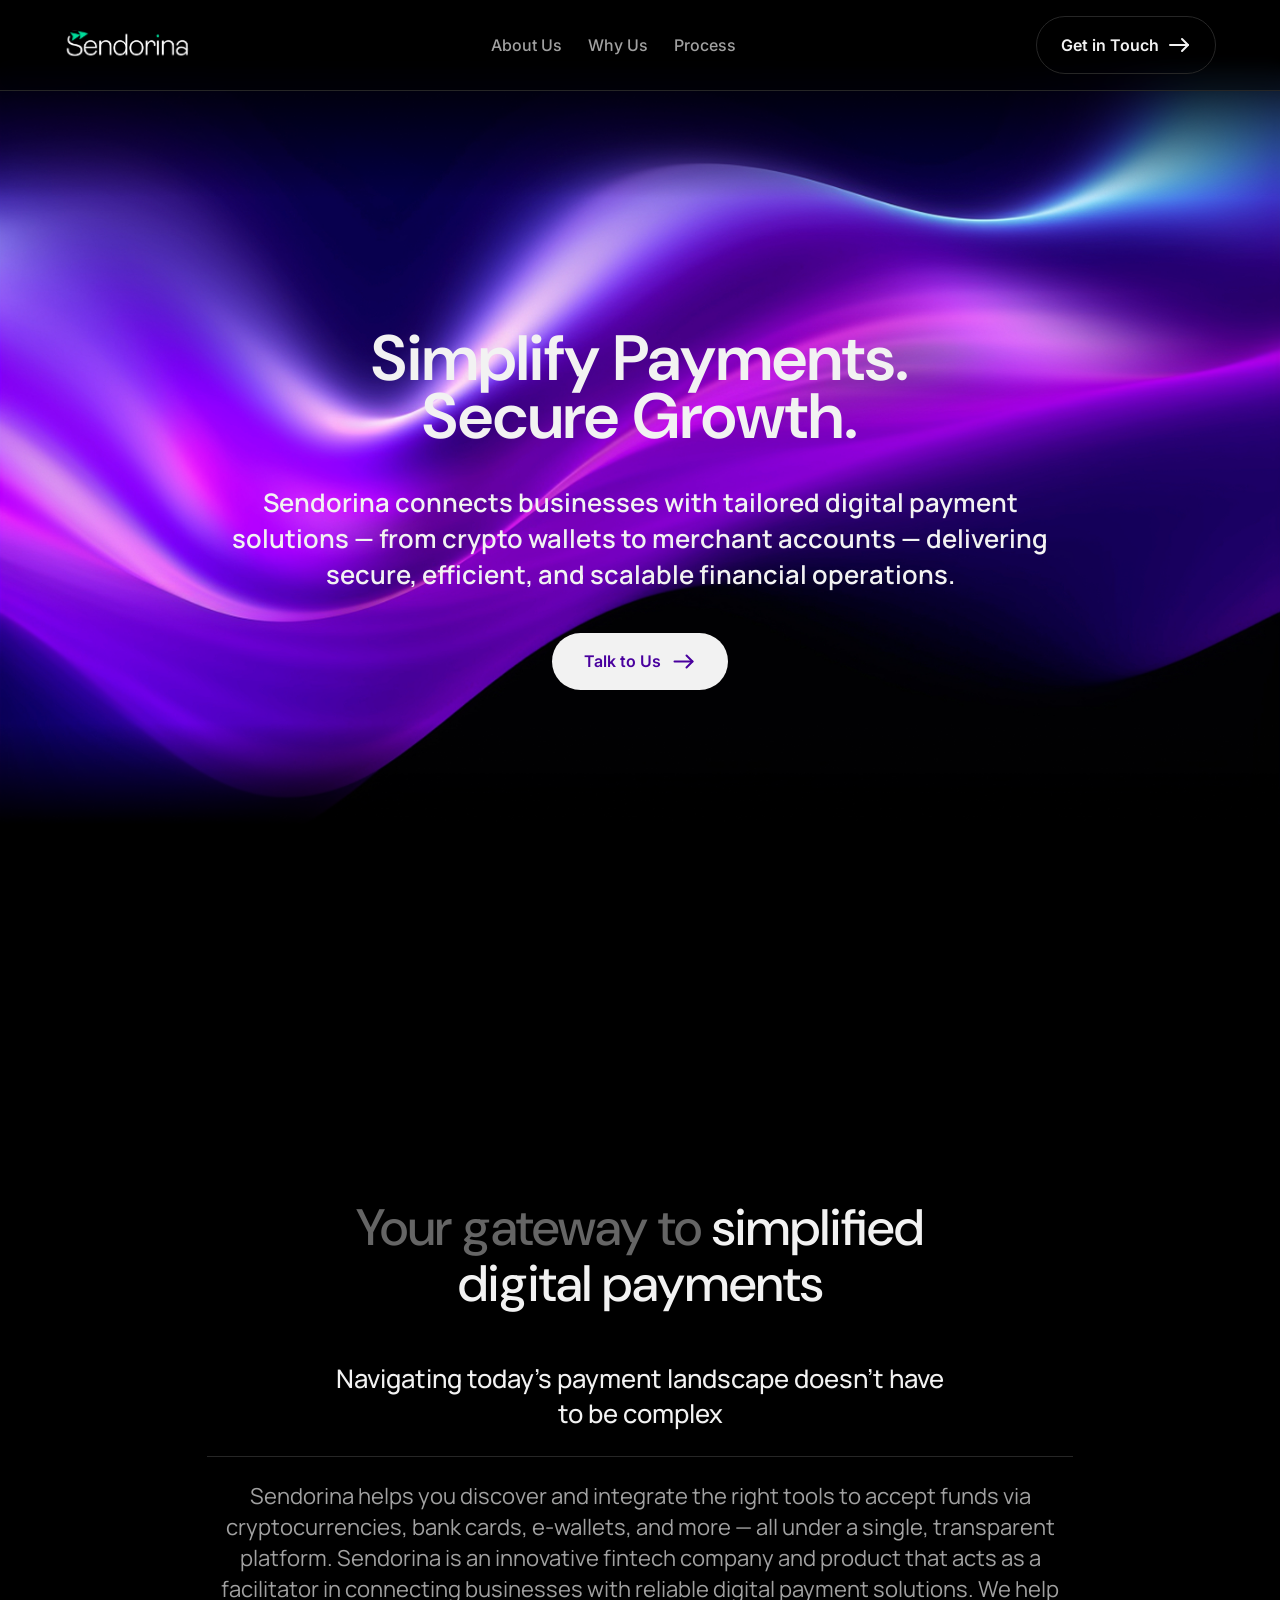
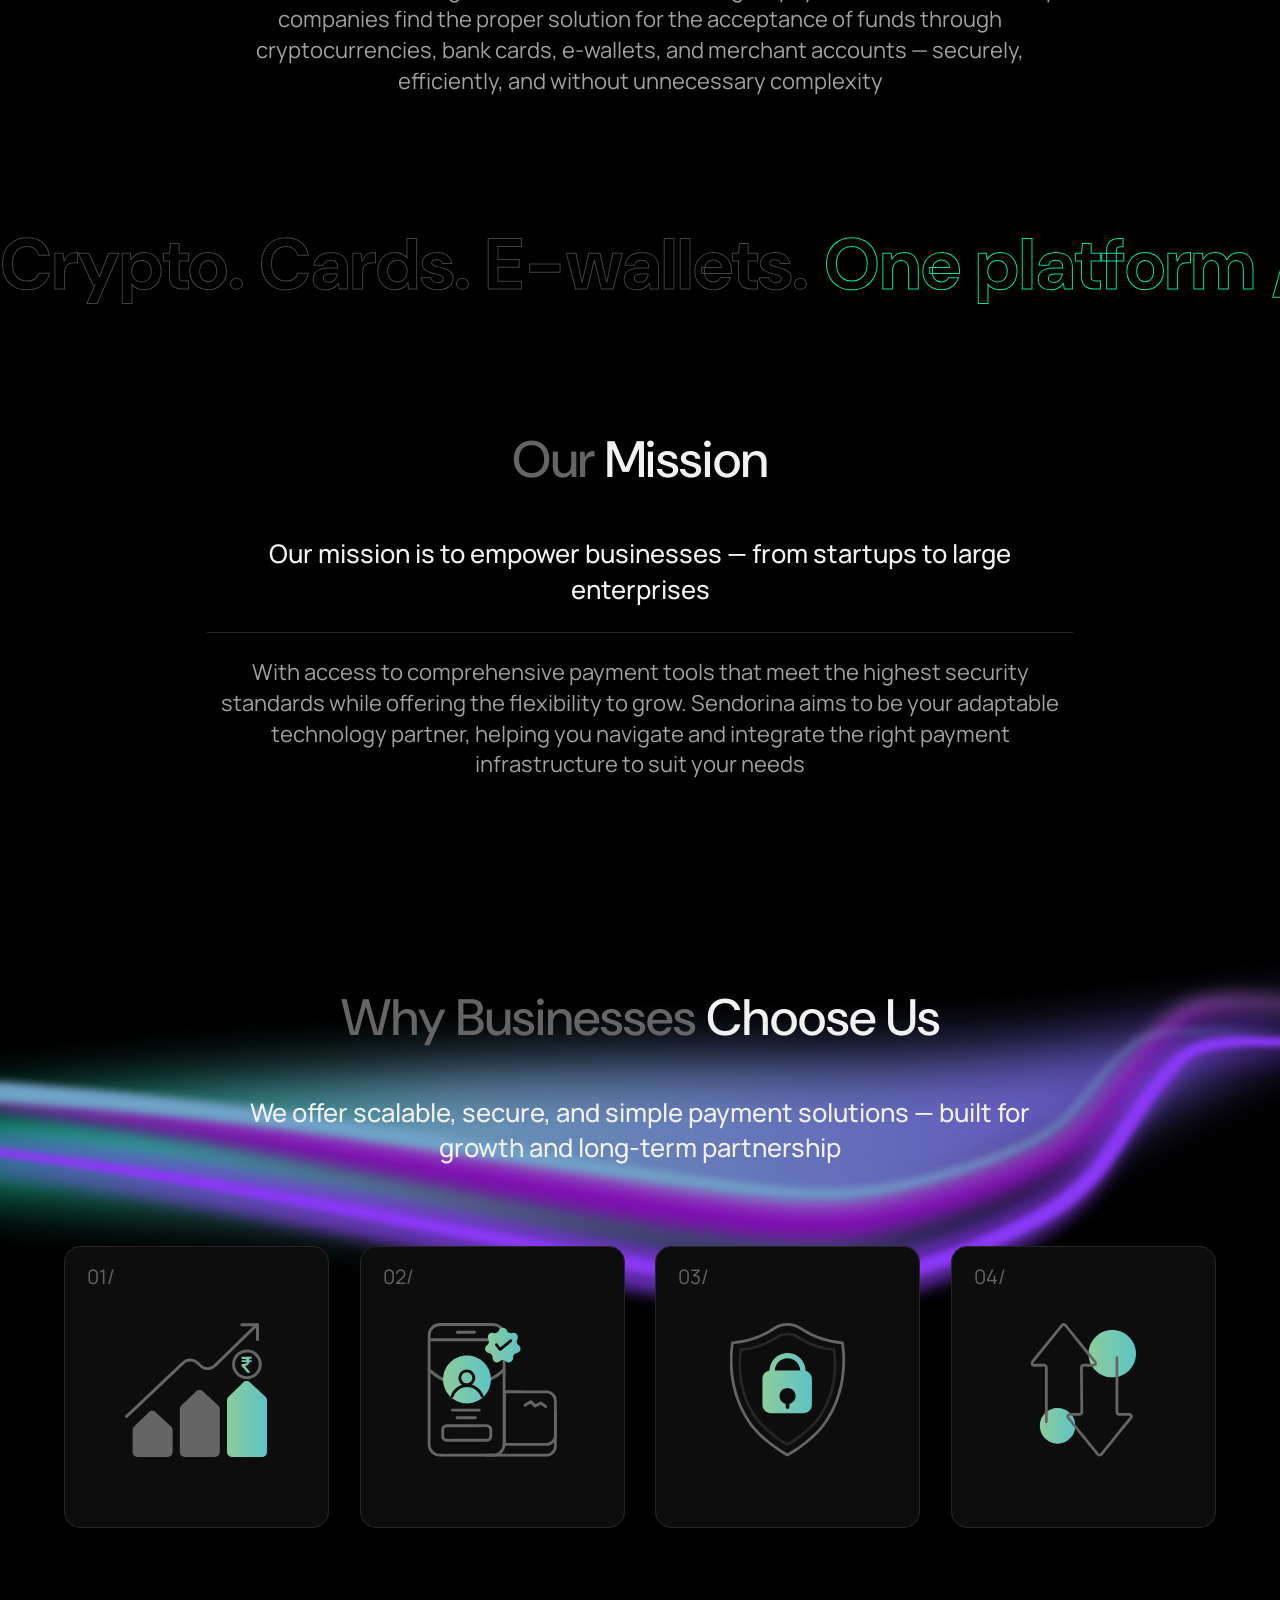
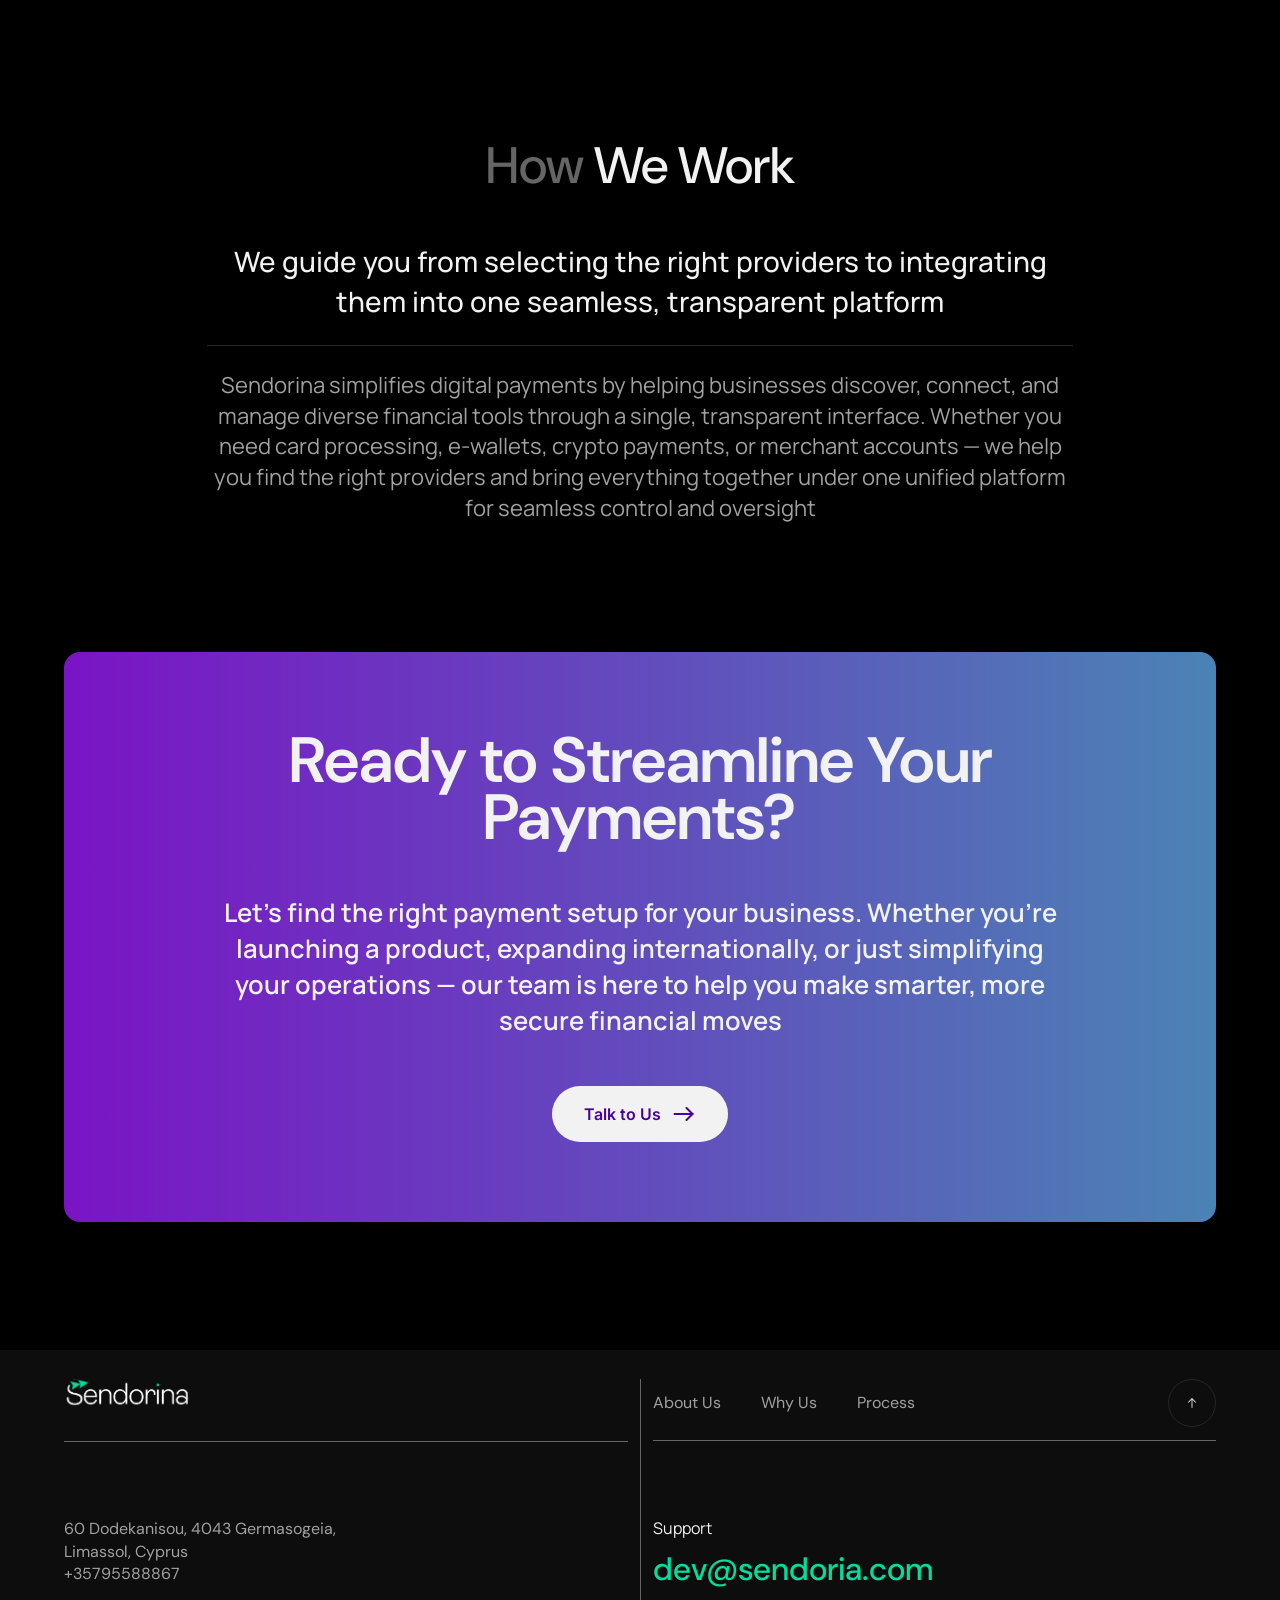
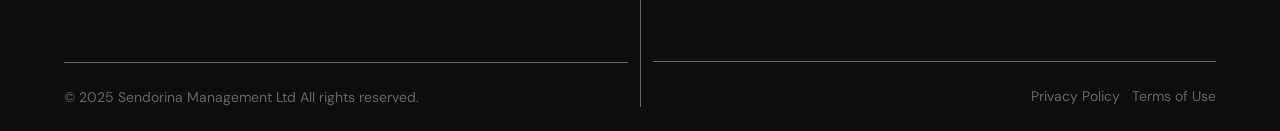
==== index.html @ 69efb7d4 "first commit" ====
<!DOCTYPE html>
<html lang="en">
<head>
  <meta charset="UTF-8">
  <link rel="icon" type="image/x-icon" href="./src/images/favicon.svg"/>
  <meta http-equiv="X-UA-Compatible" content="IE=edge">
  <meta name="viewport" content="width=device-width, initial-scale=1.0">
  <title>Sendorina</title>
  <link rel="stylesheet" href="./src/scss/main.css" />
  <link rel="preconnect" href="https://fonts.googleapis.com">
  <link rel="preconnect" href="https://fonts.gstatic.com" crossorigin>
  <link href="https://fonts.googleapis.com/css2?family=DM+Sans:ital,opsz,wght@0,9..40,100..1000;1,9..40,100..1000&family=Inter:ital,opsz,wght@0,14..32,100..900;1,14..32,100..900&family=Manrope:wght@200..800&display=swap" rel="stylesheet">
</head>
<body>
  <header class="header">
    <div class="menu-overlay"></div>
    <div class="container">
      <div class="header-inner">
        <div class="header-logo">
          <a href="/"
            ><img
              src="./src/images/logo.svg"
              width="127"
              height="27"
              alt="Logo"
          /></a>
        </div>
        <div class="header-logo-mobile">
          <a href="/"
            ><img
              src="./src/images/logo.svg"
              width="127"
              height="27"
              alt="Logo"
          /></a>
        </div>

        <div class="burger">
          <img src="./src/images/burger.svg" alt="">
        </div>

        <div class="header-menu">
          <div class="burger-close">
            <svg xmlns="http://www.w3.org/2000/svg" width="24" height="24" viewBox="0 0 24 24" fill="none">
              <path d="M6.4 19L5 17.6L10.6 12L5 6.4L6.4 5L12 10.6L17.6 5L19 6.4L13.4 12L19 17.6L17.6 19L12 13.4L6.4 19Z" fill="#5C5A5B"/>
            </svg>
          </div>
          <a href="#about" class="header-link">About Us </a>
          <a href="#why" class="header-link">Why Us</a>
          <a href="#process" class="header-link">Process</a>

        </div>

        <div class="header-buttons mobile-visible">
          <button class="header-button">Get in Touch
            <div class="header-button-icon">
              <svg xmlns="http://www.w3.org/2000/svg" width="24" height="24" viewBox="0 0 24 24" fill="none">
                <path d="M21 12H3" stroke="#F2F2F2" stroke-width="2" stroke-linecap="round" stroke-linejoin="round"/>
                <path d="M15 6L21 12L15 18" stroke="#F2F2F2" stroke-width="2" stroke-linecap="round" stroke-linejoin="round"/>
              </svg>
            </div>
          </button>
        </div>
      </div>
    </div>
  </header>

  <div class="popup-overlay" id="popup">
    <div class="popup">
      <div class="popup-inner">
        <div class="popup-context">
          <h3><span class="grey">Let’s</span> Talk</h3>
          <p> Have a question? We’ll get back to you shortly</p>
        </div>

        <form class="popup-form" id="joinForm">
          <input
            type="text"
            id="name"
            placeholder="Your Name"
            required
          />

          <input
            type="email"
            id="email"
            placeholder="Your E-Mail"
            required
          />
          <textarea name="message" placeholder="Message" required></textarea>
          <div class="popup-wrapper">
            <button type="popup" class="popup-btn">
              Send
              <svg xmlns="http://www.w3.org/2000/svg" width="24" height="24" viewBox="0 0 24 24" fill="none">
                <path d="M21 12H3" stroke="#49009E" stroke-width="2" stroke-linecap="round" stroke-linejoin="round"/>
                <path d="M15 6L21 12L15 18" stroke="#49009E" stroke-width="2" stroke-linecap="round" stroke-linejoin="round"/>
              </svg>
            </button>
          </div>
        </form>
        <div class="popup-info">
          <p> Prefer to email? Reach us at contact</p>
          <p class="email">@sendorina.com</p>
        </div>
      </div>

      <span class="close-popup">&times;</span>
    </div>
  </div>

  <section id="top" class="hero">
    <img class="hero-bg" src="./src/images/hero-bg.png" alt="" />
    <img class="hero-bg-mobile" src="./src/images/hero-bg-mobile.png" alt="">
    <!-- <div class="hero-overlay-bottom"></div> -->
    <div class="container">
      <div class="hero-inner">
        <h1 class="hero-title">Simplify Payments. <br>Secure Growth.</h1>
        <p class="hero-text">Sendorina connects businesses with tailored digital payment solutions — from crypto wallets to merchant accounts — delivering secure, efficient, and scalable financial operations.</p>
        <button class="hero-btn">Talk to Us
          <svg xmlns="http://www.w3.org/2000/svg" width="25" height="25" viewBox="0 0 25 25" fill="none">
            <path d="M21.5 12.5H3.5" stroke="#49009E" stroke-width="2" stroke-linecap="round" stroke-linejoin="round"/>
            <path d="M15.5 6.5L21.5 12.5L15.5 18.5" stroke="#49009E" stroke-width="2" stroke-linecap="round" stroke-linejoin="round"/>
          </svg>
        </button>
      </div>
    </div>
  </section>

  <section id="about" class="pay">
    <div class="container">
      <div class="pay-inner">
        <h2 class="pay-title"><span class="grey">Your gateway to</span> simplified <br> digital payments</h2>
        <p class="pay-suptitle">Navigating today’s payment landscape doesn’t have <br> to be complex</p>
        <p class="pay-text">Sendorina helps you discover and integrate the right tools to accept funds via cryptocurrencies, bank cards, e-wallets, and more — all under a single, transparent platform. Sendorina is an innovative fintech company and product that acts as a facilitator in connecting businesses with reliable digital payment solutions. We help companies find the proper solution for the acceptance of funds through cryptocurrencies, bank cards, e-wallets, and merchant accounts — securely, efficiently, and without unnecessary complexity</p>
      </div>
    </div>
  </section>

  <div class="marquee">
    <div class="marquee-inner">
      <span>Crypto. Cards. E-wallets. <strong>One platform /</strong></span>
      <span>Crypto. Cards. E-wallets. <strong>One platform /</strong></span>
      <span>Crypto. Cards. E-wallets. <strong>One platform /</strong></span>
      <span>Crypto. Cards. E-wallets. <strong>One platform /</strong></span>
    </div>
  </div>

  <section class="mission">
    <div class="container">
      <div class="mission-inner">
        <h2 class="mission-title"><span class="grey">Our</span> Mission</h2>
        <p class="mission-suptitle">Our mission is to empower businesses — from startups to large <br> enterprises</p>
        <p class="mission-text">With access to comprehensive payment tools that meet the highest security standards while offering the flexibility to grow. Sendorina aims to be your adaptable technology partner, helping you navigate and integrate the right payment infrastructure to suit your needs</p>
      </div>
    </div>
  </section>  

  <section id="why" class="why">
    <img class="why-bg" src="./src/images/why-bg.png" alt="">
    <img class="why-bg-mobile" src="./src/images/why-bg-mobile.png" alt="">
    <div class="container">
        <div class="why-content">
          <h3 class="why-title"> <span class="grey">Why Businesses</span> Choose Us</h3>
          <p class="why-text">We offer scalable, secure, and simple payment solutions — built for <br> growth and long-term partnership</p>
        </div>

        <div class="why-list">
          <div class="why-item">
            <img class="why-mobile" src="./src/images/why-icon1.svg" width="64" height="64" alt="">
            <div class="why-item-block">
              <p class="why-item-num">01/</p>
              <p class="why-item-title">Scalability</p>
            </div>
            <div class="why-item-icon">
              <img src="./src/images/why-icon1.svg" width="143" height="134" alt="">
            </div>
            <p class="why-item-text">As you grow, your payment ecosystem scales with you</p>
          </div>

          <div class="why-item">
            <img class="why-mobile" src="./src/images/why-icon2.svg" width="64" height="64" alt="">
            <div class="why-item-block">
              <p class="why-item-num">02/</p>
              <p class="why-item-title">Simplicity</p>
            </div>
            <div class="why-item-icon">
              <img src="./src/images/why-icon2.svg" width="143" height="134" alt="">
            </div>
            <p class="why-item-text">Easy onboarding and integration with third-party services</p>
          </div>

          <div class="why-item">
            <img class="why-mobile" src="./src/images/why-icon3.svg" width="64" height="64" alt="">
            <div class="why-item-block">
              <p class="why-item-num">03/</p>
              <p class="why-item-title">Security</p>
            </div>
            <div class="why-item-icon">
              <img src="./src/images/why-icon3.svg" width="143" height="134" alt="">
            </div>
            <p class="why-item-text">All solutions adhere to strict standards and certifications</p>
          </div>

          <div class="why-item">
            <img class="why-mobile" src="./src/images/why-icon4.svg" width="64" height="64" alt="">
            <div class="why-item-block">
              <p class="why-item-num">04/</p>
              <p class="why-item-title">Partnership</p>
            </div>
            <div class="why-item-icon">
              <img src="./src/images/why-icon4.svg" width="143" height="134" alt="">
            </div>
            <p class="why-item-text">More than just a service — a long-term collaboration</p>
          </div>
        </div>
    </div>
  </section>

  <section id="process" class="work">
    <div class="container">
      <div class="work-inner">
        <h2 class="work-title"><span class="grey">How</span> We Work</h2>
        <p class="work-suptitle">We guide you from selecting the right providers to integrating <br> them into one seamless, transparent platform</p>
        <p class="work-text">Sendorina simplifies digital payments by helping businesses discover, connect, and manage diverse financial tools through a single, transparent interface. Whether you need card processing, e-wallets, crypto payments, or merchant accounts — we help you find the right providers and bring everything together under one unified platform for seamless control and oversight</p>
      </div>
    </div>
  </section>

  <section class="contacts">
    <div class="container">
      <div class="contacts-inner">
        <!-- <img class="contacts-bg" src="./src/images/Gradient.png" alt=""> -->
        <h3 class="contacts-title">Ready to Streamline Your Payments?</h3>
        <p class="contacts-text">Let’s find the right payment setup for your business. Whether you're launching a product, expanding internationally, or just simplifying your operations — our team is here to help you make smarter, more secure financial moves</p>
        <button class="button">Talk to Us
          <svg xmlns="http://www.w3.org/2000/svg" width="25" height="24" viewBox="0 0 25 24" fill="none">
            <path d="M21.5 12H3.5" stroke="#49009E" stroke-width="2" stroke-linecap="round" stroke-linejoin="round"/>
            <path d="M15.5 6L21.5 12L15.5 18" stroke="#49009E" stroke-width="2" stroke-linecap="round" stroke-linejoin="round"/>
          </svg>
        </button>
      </div>
    </div>
  </section>

  <footer class="footer">
    <div class="container">
      <div class="footer-inner">
        <div class="footer-left">
          <div class="footer-img">
            <img src="./src/images/logo.svg" width="127" height="27" alt="" class="footer-logo">
          </div>
          <div class="footer-info">
            <p>60 Dodekanisou, 4043 Germasogeia, <br> 
              Limassol, Cyprus</p>
            <p>+35795588867</p>
          </div>
          <div class="footer-copyright">© 2025 Sendorina Management Ltd All rights reserved.</div>
        </div>
        
        <div class="footer-right">
          <div class="footer-block">
            <div class="footer-menu">
              <a href="#about">About Us</a>
              <a href="#why">Why Us</a>
              <a href="#work">Process</a>
            </div>
            <a href="#top" class="footer-top">
              <svg xmlns="http://www.w3.org/2000/svg" width="24" height="24" viewBox="0 0 24 24" fill="none">
                <path fill-rule="evenodd" clip-rule="evenodd" d="M11.25 20.25L11.25 4.34976L12.75 4.34976L12.75 20.25L11.25 20.25Z" fill="#F2F2F2"/>
                <path fill-rule="evenodd" clip-rule="evenodd" d="M18.0221 11.6104L11.9993 5.5626L5.97759 11.6104L4.91465 10.552L11.9993 3.43679L19.085 10.5519L18.0221 11.6104Z" fill="#F2F2F2"/>
              </svg>
            </a>
          </div>
          <div class="footer-mail">
            <p class="footer-sup">Support</p>
            <p class="footer-email">dev@sendoria.com</p>
          </div>
          <div class="footer-policy">
            <a href="./src/politic.html">Privacy Policy</a>
            <a href="./src/terms.html">Terms of Use</a>
          </div>
        </div>
      </div>

      <div class="footer-mobile">
        <div class="footer-mobile-img">
          <img src="./src/images/logo.svg" width="127" height="27" alt="">
        </div>
        <div class="footer-menu-mobile">
          <a href="#about">About Us</a>
          <a href="#why">Why Us</a>
          <a href="#work">Process</a>
        </div>
        <div class="footer-mail-mobile">
          <p class="footer-sup">Support</p>
          <p class="footer-email">dev@sendoria.com</p>
        </div>
        <div class="footer-info-mobile">
          <p>60 Dodekanisou, 4043 Germasogeia, <br> 
            Limassol, Cyprus</p>
          <p>+35795588867</p>
        </div>
        <div class="footer-policy-mobile">
          <a href="./src/politic.html">Privacy Policy</a>
          <a href="./src/terms.html">Terms of Use</a>
        </div>
        <div class="footer-copyright-mobile">© 2025 Sendorina Management Ltd All rights reserved.</div>
      </div>
    </div>
  </footer>

  <script type="module" src="./src/main.js"></script>
</body>
</html>
---- src/scss/main.css ----
@charset "UTF-8";
html {
  scroll-behavior: smooth;
}

body {
  background: #000;
}

body.noscroll {
  overflow: hidden;
}

@media screen and (max-width: 480px) {
  br {
    display: none;
  }
}

*, *::after, *::before {
  box-sizing: border-box;
}

html, body, div, span, applet, object, iframe,
h1, h2, h3, h4, h5, h6, p, blockquote, pre,
a, abbr, acronym, address, big, cite, code,
del, dfn, em, img, ins, kbd, q, s, samp,
small, strike, strong, sub, sup, tt, var,
b, u, i, center,
dl, dt, dd, ol, ul, li,
fieldset, form, label, legend,
table, caption, tbody, tfoot, thead, tr, th, td,
article, aside, canvas, details, embed,
figure, figcaption, footer, header, hgroup,
menu, nav, output, ruby, section, summary,
time, mark, audio, video {
  margin: 0;
  padding: 0;
  border: 0;
  font-size: 100%;
  font: inherit;
  vertical-align: baseline;
}

/* HTML5 display-role reset for older browsers */
article, aside, details, figcaption, figure,
footer, header, hgroup, menu, nav, section {
  display: block;
}

body {
  line-height: 1;
}

ol, ul {
  list-style: none;
}

blockquote, q {
  quotes: none;
}

blockquote:before, blockquote:after,
q:before, q:after {
  content: "";
  content: none;
}

table {
  border-collapse: collapse;
  border-spacing: 0;
}

.container {
  width: 100%;
  max-width: 1440px; /* раніше могло бути 1440px — зменшено для кращої адаптивності */
  margin: 0 auto;
  padding-left: clamp(16px, 5vw, 64px);
  padding-right: clamp(16px, 5vw, 64px);
  box-sizing: border-box;
}
@media screen and (max-width: 480px) {
  .container {
    max-width: 480px;
    padding: 0px 16px;
  }
}

.header {
  position: fixed;
  top: 0;
  left: 0;
  z-index: 999;
  width: 100%;
  padding: 16px 0px;
  border-bottom: 1px solid #262626;
  background: rgba(0, 0, 0, 0.4);
  -webkit-backdrop-filter: blur(7.5px);
          backdrop-filter: blur(7.5px);
}
@media screen and (max-width: 480px) {
  .header {
    padding: 24px 0 16px 0;
  }
}

.menu-overlay {
  position: fixed;
  top: 0;
  left: 0;
  width: 100%;
  height: 100vh;
  background: rgba(0, 0, 0, 0.4);
  opacity: 0;
  visibility: hidden;
  transition: opacity 0.3s ease;
  z-index: 998;
}

.menu-overlay.active {
  opacity: 1;
  visibility: visible;
}

.header-inner {
  display: flex;
  justify-content: space-between;
  align-items: center;
  flex-wrap: nowrap; /* Додано */
}

.header-logo-mobile {
  display: none;
}
@media screen and (max-width: 480px) {
  .header-logo-mobile {
    display: block;
  }
}

@media screen and (max-width: 480px) {
  .header-logo {
    display: none;
  }
}

.header-menu {
  display: flex;
  align-items: center;
  justify-content: space-between;
  flex-wrap: wrap;
  gap: clamp(8px, 2vw, 26px);
}

.header-link {
  position: relative;
  color: var(--neutral-grey-dark, #A1A1A1);
  font-family: "Inter";
  font-size: 16px;
  font-style: normal;
  font-weight: 500;
  line-height: 20px; /* 125% */
  text-decoration: none;
  transition: all 400ms ease-in-out;
}

.header-link::after {
  content: "";
  position: absolute;
  left: 50%;
  bottom: 0;
  transform: translateX(-50%);
  width: 100%;
  height: 100%;
  background: #00DE9D; /* колір світіння */
  filter: blur(12px);
  opacity: 0;
  transition: opacity 0.3s ease;
  z-index: -1;
}

.header-link:hover {
  color: #F2F2F2; /* білий текст */
}

.header-link:hover::after {
  opacity: 0.7; /* показуємо glow */
}

.header-button {
  display: flex;
  align-items: center;
  gap: 8px;
  padding: 16px 24px;
  color: var(--neutral-white, #F2F2F2);
  /* buttons */
  font-family: "Inter";
  font-size: 16px;
  font-style: normal;
  font-weight: 600;
  line-height: 20px; /* 125% */
  background: none;
  cursor: pointer;
  border-radius: 100px;
  border: 1px solid var(--neutral-grey-border, #262626);
  transition: ease-in-out 400ms all;
}
@media screen and (max-width: 480px) {
  .header-button {
    display: none;
  }
}

.header-button-icon {
  display: flex;
  position: relative;
}

.header-button-icon::after {
  content: "";
  position: absolute;
  left: 50%;
  bottom: 0;
  transform: translateX(-50%);
  width: 100%;
  height: 100%;
  background: #00DE9D; /* колір світіння */
  filter: blur(12px);
  opacity: 0;
  transition: opacity 0.3s ease;
  z-index: -1;
}

.header-button:hover .header-button-icon::after {
  opacity: 0.7;
}

.header-button:hover {
  border: 1px solid transparent;
}

.header-button:active {
  border: 1px solid #00DE9D;
  background: var(--primary-brand-mint, #00DE9D);
  color: #000;
}

.header-button-icon svg path {
  transition: stroke 400ms ease; /* плавна зміна кольору */
}

.header-button:active .header-button-icon svg path {
  stroke: #000;
}

body.menu-open {
  overflow: hidden;
}

.burger {
  display: none;
}

.burger-close {
  display: none;
}

@media screen and (max-width: 480px) {
  .header-inner {
    position: relative;
    justify-content: space-between;
  }
  .burger {
    display: flex;
    justify-content: center;
    align-items: center;
    background: none;
    width: 40px;
    height: 40px;
    padding: 8px;
    cursor: pointer;
  }
  .burger-close {
    display: flex;
    position: absolute;
    top: 26px;
    right: 24px;
    background: none;
    width: 38px;
    height: 38px;
    justify-content: center;
    align-items: center;
    cursor: pointer;
    z-index: 1002;
  }
  .header-menu {
    border-radius: 20px;
    display: none;
    flex-direction: column;
    align-items: center;
    justify-content: unset;
    position: fixed;
    top: 80px;
    left: 0;
    width: 100%;
    background: #000;
    z-index: 1000;
    padding-top: 100px;
    transition: all 0.3s ease;
  }
  .open {
    display: flex !important;
  }
  .header-link {
    margin: 0 0 45px 0;
    text-decoration: none;
  }
  .header-buttons {
    display: none;
  }
}
.popup-overlay {
  position: fixed;
  inset: 0;
  background: rgba(0, 0, 0, 0.6);
  display: none;
  justify-content: center;
  align-items: center;
  z-index: 1000;
}

/* Вікно */
.popup {
  background: #0D0D0D;
  padding: 80px;
  display: flex;
  flex-direction: column;
  align-items: center;
  justify-content: center;
  width: 50%;
  border-radius: 20px;
  position: relative;
  -webkit-animation: fadeIn 0.3s ease;
          animation: fadeIn 0.3s ease;
}
@media screen and (max-width: 480px) {
  .popup {
    padding: 16px;
    width: 100%;
    height: 96vh;
  }
}

.popup-inner {
  display: flex;
  flex-direction: column;
  align-items: stretch;
  gap: 60px;
}

.popup h3 {
  color: var(--neutral-white, #F2F2F2);
  text-align: center;
  /* h2 */
  font-family: "DM Sans";
  font-size: 56px;
  font-style: normal;
  font-weight: 500;
  line-height: 110%;
  letter-spacing: 3px;
  margin-bottom: 10px;
}

.popup p {
  color: var(--neutral-white, #F2F2F2);
  text-align: center;
  /* h3 */
  font-family: "Manrope";
  font-size: 28px;
  font-style: normal;
  font-weight: 500;
  line-height: 140%; /* 39.2px */
}

.grey {
  color: var(--neutral-grey-title, #656565);
}

/* Форма */
.popup-form {
  display: flex;
  flex-direction: column;
  align-items: stretch;
  gap: 32px;
  width: 100%;
}
@media screen and (max-width: 480px) {
  .popup-form {
    width: 100%;
  }
}

.popup-form input {
  border: 0px;
  border-bottom: 1px solid #656565;
  padding: 8px 0;
  color: #4E4E4E;
  background: none;
  font-family: "Manrope";
  font-size: 16px;
  font-style: normal;
  font-weight: 300;
  line-height: 20px; /* 125% */
  outline: none;
  width: 100%;
  resize: none;
}

.popup-form textarea {
  border: 0px;
  border-bottom: 1px solid #656565;
  padding: 0;
  color: #4E4E4E;
  background: none;
  font-family: "Manrope";
  font-size: 16px;
  font-style: normal;
  font-weight: 300;
  line-height: 20px; /* 125% */
  outline: none;
  width: 100%;
  resize: none;
}

/* Кнопка */
.popup-form button {
  display: flex;
  justify-content: center;
  align-items: center;
  gap: 10px;
  color: var(--primary-brand-violet, #49009E);
  /* buttons */
  font-family: "Inter";
  font-size: 16px;
  font-style: normal;
  font-weight: 600;
  line-height: 20px; /* 125% */
  width: 100%;
  border-radius: 100px;
  background: var(--neutral-white, #F2F2F2);
  border: none;
  padding: 16px 32px;
  cursor: pointer;
  transition: all 300ms ease-in-out;
}
@media screen and (max-width: 480px) {
  .popup-form button {
    width: 100%;
  }
}

.popup-form button:hover {
  background: #00DE9D;
  color: #000;
}

.popup-form button:hover svg path {
  stroke: #000;
}

.popup-form button:active {
  background: #F2F2F2;
  color: #49009E;
}

.popup-form button:active svg path {
  stroke: #49009E;
}

.email {
  color: var(--primary-brand-mint, #00DE9D) !important;
  text-align: center;
  /* h3 */
  font-family: "Manrope";
  font-size: 28px;
  font-style: normal;
  font-weight: 500;
  line-height: 140%; /* 39.2px */
}

/* Закрити */
.close-popup {
  position: absolute;
  top: 16px;
  right: 20px;
  font-size: 32px;
  cursor: pointer;
  color: #5C5A5B;
}

/* Показати */
.popup-overlay.active {
  display: flex;
}

@-webkit-keyframes fadeIn {
  from {
    transform: scale(0.9);
    opacity: 0;
  }
  to {
    transform: scale(1);
    opacity: 1;
  }
}

@keyframes fadeIn {
  from {
    transform: scale(0.9);
    opacity: 0;
  }
  to {
    transform: scale(1);
    opacity: 1;
  }
}
.message-popup-title {
  color: var(--primary-300, #3C3232);
  text-align: center;
  font-family: "Open Sans";
  font-size: clamp(30px, 2vw, 36px);
  font-style: normal;
  font-weight: 700;
  line-height: 1; /* 36px */
  text-transform: uppercase;
  margin-bottom: 48px;
  z-index: 10;
}

.message-popup-text {
  color: var(--primary-200, #4C4648);
  text-align: center;
  /* h2-medium */
  font-family: "Nunito Sans";
  font-size: 30px;
  font-style: normal;
  font-weight: 700;
  line-height: 110%; /* 33px */
  z-index: 10;
}

.message-bg {
  position: absolute;
  bottom: 90px;
  left: 0;
  width: 100%;
}

.hero {
  margin-top: 60px;
  position: relative;
  height: 100vh;
  display: flex;
  align-items: center;
  justify-content: center;
}
@media screen and (max-width: 480px) {
  .hero {
    height: 80vh;
  }
}

.hero-bg {
  position: absolute;
  top: 0;
  left: 0;
  width: 100%;
  -o-object-fit: cover;
     object-fit: cover;
  z-index: -3;
}
@media screen and (max-width: 480px) {
  .hero-bg {
    display: none;
  }
}

.hero-bg-mobile {
  display: none;
}
@media screen and (max-width: 480px) {
  .hero-bg-mobile {
    display: block;
    position: absolute;
    top: 0;
    left: 0;
    width: 100%;
    -o-object-fit: cover;
       object-fit: cover;
    z-index: -3;
  }
}

.hero-inner {
  display: flex;
  flex-direction: column;
  justify-content: center;
  align-items: center;
  gap: 40px;
}

.hero-title {
  color: var(--neutral-white, #F2F2F2);
  text-align: center;
  /* H1 */
  font-family: "DM Sans";
  font-size: clamp(40px, 5vw, 88px);
  font-style: normal;
  font-weight: 600;
  line-height: 90%; /* 79.2px */
}

.hero-text {
  color: var(--neutral-white, #F2F2F2);
  text-align: center;
  /* h3-semibold */
  font-family: "Manrope";
  font-size: clamp(24px, 2vw, 28px);
  font-style: normal;
  font-weight: 600;
  line-height: 140%; /* 39.2px */
  max-width: 866px;
  width: 100%;
}

.hero-btn {
  display: flex;
  justify-content: center;
  align-items: center;
  gap: 10px;
  color: var(--primary-brand-violet, #49009E);
  /* buttons */
  font-family: "Inter";
  font-size: 16px;
  font-style: normal;
  font-weight: 600;
  line-height: 20px; /* 125% */
  border-radius: 100px;
  background: var(--neutral-white, #F2F2F2);
  border: none;
  padding: 16px 32px;
  cursor: pointer;
  transition: all 300ms ease-in-out;
}
@media screen and (max-width: 480px) {
  .hero-btn {
    width: 100%;
  }
}

.hero-btn:hover {
  background: #00DE9D;
  color: #000;
}

.hero-btn:hover svg path {
  stroke: #000;
}

.hero-btn:active {
  background: #F2F2F2;
  color: #49009E;
}

.hero-btn:active svg path {
  stroke: #49009E;
}

.hero-title,
.hero-text,
.hero-btn {
  opacity: 0;
  transform: translateY(20px); /* трошки знизу */
  transition: all 0.6s ease;
}

/* Клас, який активує анімацію */
.show {
  opacity: 1;
  transform: translateY(0);
}

.pay {
  position: relative;
  margin-top: 150px;
  padding-top: 90px;
}
@media screen and (max-width: 480px) {
  .pay {
    margin-top: unset;
    padding-top: unset;
  }
}

.pay-overlay {
  position: absolute;
  z-index: -2;
  top: -270px;
  left: 0;
  width: 100%;
  height: 50%;
  background: linear-gradient(0deg, #000 0%, rgba(0, 0, 0, 0) 100%);
}

.pay-inner {
  display: flex;
  flex-direction: column;
  align-items: center;
  justify-content: center;
  gap: 24px;
}

.pay-title {
  color: #F2F2F2;
  text-align: center;
  /* h2 */
  font-family: "DM Sans";
  font-size: clamp(40px, 4vw, 56px);
  font-style: normal;
  font-weight: 500;
  line-height: 110%; /* 61.6px */
}

.pay-suptitle {
  color: var(--neutral-white, #F2F2F2);
  text-align: center;
  padding: 24px 0;
  /* h3 */
  font-family: "Manrope";
  font-size: clamp(24px, 2vw, 28px);
  font-style: normal;
  font-weight: 500;
  line-height: 140%; /* 39.2px */
  border: 0px;
  border-bottom: 1px solid #262626;
  max-width: 866px;
  width: 100%;
}

.pay-text {
  max-width: 866px;
  width: 100%;
  color: var(--neutral-grey-dark, #A1A1A1);
  text-align: center;
  /* body */
  font-family: "Manrope";
  font-size: clamp(20px, 2vw, 22px);
  font-style: normal;
  font-weight: 400;
  line-height: 140%; /* 30.8px */
}

.marquee {
  margin-top: clamp(120px, 10vw, 260px);
  overflow: hidden;
  white-space: nowrap;
}

.marquee-inner {
  display: inline-block;
  -webkit-animation: marquee 15s linear infinite;
          animation: marquee 15s linear infinite;
}

.marquee-inner span {
  display: inline-block;
  padding-right: 50px; /* відступ між повтореннями */
  -webkit-text-stroke-width: 1px;
  -webkit-text-stroke-color: #414141;
  font-family: "DM Sans";
  font-size: 72px;
  font-style: normal;
  font-weight: 700;
  line-height: 110%; /* 79.2px */
  letter-spacing: 0.144px;
}

.marquee-inner strong {
  -webkit-text-stroke-color: var(--primary-brand-mint, #00DE9D);
}

@-webkit-keyframes marquee {
  0% {
    transform: translateX(0);
  }
  100% {
    transform: translateX(-50%);
  }
}

@keyframes marquee {
  0% {
    transform: translateX(0);
  }
  100% {
    transform: translateX(-50%);
  }
}
.mission {
  margin-top: clamp(120px, 10vw, 260px);
}

.mission-inner {
  display: flex;
  flex-direction: column;
  align-items: center;
  justify-content: center;
  gap: 24px;
}

.mission-title {
  color: #F2F2F2;
  text-align: center;
  /* h2 */
  font-family: "DM Sans";
  font-size: clamp(40px, 4vw, 56px);
  font-style: normal;
  font-weight: 500;
  line-height: 110%; /* 61.6px */
}

.mission-suptitle {
  color: var(--neutral-white, #F2F2F2);
  text-align: center;
  padding: 24px 0;
  /* h3 */
  font-family: "Manrope";
  font-size: clamp(24px, 2vw, 28px);
  font-style: normal;
  font-weight: 500;
  line-height: 140%; /* 39.2px */
  border: 0px;
  border-bottom: 1px solid #262626;
  max-width: 866px;
  width: 100%;
}

.mission-text {
  max-width: 866px;
  width: 100%;
  color: var(--neutral-grey-dark, #A1A1A1);
  text-align: center;
  /* body */
  font-family: "Manrope";
  font-size: 22px;
  font-style: normal;
  font-weight: 400;
  line-height: 140%; /* 30.8px */
}

.why {
  position: relative;
  margin-top: clamp(120px, 8vw, 170px);
  padding-top: 90px;
}

.why-bg {
  position: absolute;
  left: 0;
  top: 0;
  width: 100%;
  z-index: -1;
}
@media screen and (max-width: 480px) {
  .why-bg {
    display: none;
  }
}

.why-bg-mobile {
  display: none;
}
@media screen and (max-width: 480px) {
  .why-bg-mobile {
    display: block;
    position: absolute;
    left: 0;
    top: 0;
    width: 100%;
    z-index: -1;
  }
}

.why-content {
  display: flex;
  flex-direction: column;
  align-items: center;
  justify-content: center;
  gap: 48px;
}

.why-title {
  color: var(--neutral-grey-title, #f2f2f2);
  text-align: center;
  /* h2 */
  font-family: "DM Sans";
  font-size: clamp(40px, 4vw, 56px);
  font-style: normal;
  font-weight: 500;
  line-height: 110%; /* 61.6px */
}

.why-text {
  color: var(--neutral-white, #F2F2F2);
  text-align: center;
  /* h3 */
  font-family: "Manrope";
  font-size: clamp(24px, 2vw, 28px);
  font-style: normal;
  font-weight: 500;
  line-height: 140%; /* 39.2px */
}

.why-list {
  margin-top: 80px;
  display: flex;
  flex-wrap: wrap;
  justify-content: space-between;
  align-items: stretch;
}
@media screen and (max-width: 480px) {
  .why-list {
    flex-direction: column;
    gap: 24px;
  }
}

.why-item {
  position: relative;
  display: flex;
  flex-direction: column;
  align-items: center;
  padding: 16px 24px 70px 24px;
  border-radius: 16px;
  border: 1px solid var(--neutral-grey-border, #262626);
  background: var(--neutral-card, #0D0D0D);
  transition: all 400ms ease-in-out;
  overflow: hidden;
  width: 23%;
}
@media screen and (max-width: 480px) {
  .why-item {
    width: 100%;
    align-items: flex-start;
  }
}

.why-item:hover {
  background: #00DE9D;
  border: 1px solid #00DE9D;
}

.why-mobile {
  display: none;
}
@media screen and (max-width: 480px) {
  .why-mobile {
    display: block;
    margin-bottom: 24px;
  }
}

.why-item-block {
  width: 100%;
  display: flex;
  gap: 10px;
  align-items: center;
  justify-content: flex-start;
  margin-bottom: 32px;
}
@media screen and (max-width: 480px) {
  .why-item-block {
    margin-bottom: 120px;
  }
}

.why-item-num {
  position: absolute;
  left: 0;
  top: 16px;
  padding-left: 22px;
  color: var(--neutral-grey-title, #656565);
  text-align: center;
  font-family: "Manrope";
  font-size: 20px;
  font-style: normal;
  font-weight: 400;
  line-height: 140%; /* 28px */
  background: var(--neutral-card, #0D0D0D);
  transition: all 400ms ease-in-out;
  z-index: 5;
}
@media screen and (max-width: 480px) {
  .why-item-num {
    position: static;
    padding: unset;
  }
}

.why-item:hover .why-item-num {
  color: #000;
  background: #00DE9D;
}

.why-item-title {
  color: var(--neutral-surface, #000);
  text-align: center;
  font-family: "Manrope";
  font-size: 20px;
  font-style: normal;
  font-weight: 600;
  line-height: 140%; /* 28px */
  transform: translateX(-100px);
  transition: all 900ms ease-in-out;
  z-index: 2;
}
@media screen and (max-width: 480px) {
  .why-item-title {
    transform: unset;
    color: #fff;
  }
}

.why-item:hover .why-item-title {
  transform: translateX(35px);
}

.why-item-icon {
  display: flex;
  justify-content: center;
  align-items: center;
  transition: transform 900ms ease-in-out;
}
@media screen and (max-width: 480px) {
  .why-item-icon {
    display: none;
  }
}

.why-item:hover .why-item-icon {
  transform: scale(0);
}

.why-item-text {
  position: absolute;
  bottom: 24px;
  left: 24px;
  color: var(--neutral-surface, #000);
  font-family: "Manrope";
  font-size: 20px;
  font-style: normal;
  font-weight: 500;
  line-height: 140%; /* 28px */
  max-width: 262px;
  width: 100%;
  transform: translateY(120px);
  transition: transform 900ms ease-in-out;
}
@media screen and (max-width: 480px) {
  .why-item-text {
    transform: unset;
    color: #fff;
  }
}

.why-item:hover .why-item-text {
  transform: translateY(0);
}

.work {
  margin-top: clamp(120px, 8vw, 170px);
  padding-top: 90px;
}

.work-inner {
  display: flex;
  flex-direction: column;
  align-items: center;
  justify-content: center;
  gap: 24px;
}

.work-title {
  color: #F2F2F2;
  text-align: center;
  /* h2 */
  font-family: "DM Sans";
  font-size: clamp(40px, 4vw, 56px);
  font-style: normal;
  font-weight: 500;
  line-height: 110%; /* 61.6px */
}

.work-suptitle {
  color: var(--neutral-white, #F2F2F2);
  text-align: center;
  padding: 24px 0;
  /* h3 */
  font-family: "Manrope";
  font-size: 28px;
  font-style: normal;
  font-weight: 500;
  line-height: 140%; /* 39.2px */
  border: 0px;
  border-bottom: 1px solid #262626;
  max-width: 866px;
  width: 100%;
}

.work-text {
  max-width: 866px;
  width: 100%;
  color: var(--neutral-grey-dark, #A1A1A1);
  text-align: center;
  /* body */
  font-family: "Manrope";
  font-size: 22px;
  font-style: normal;
  font-weight: 400;
  line-height: 140%; /* 30.8px */
}

.contacts {
  margin-top: clamp(120px, 10vw, 260px);
}

.contacts-inner {
  display: flex;
  flex-direction: column;
  align-items: center;
  gap: 48px;
  position: relative;
  width: 100%;
  padding: 80px 0;
  background: linear-gradient(90deg, #7A14C5, #4B83B5);
  border-radius: 16px;
}
@media screen and (max-width: 480px) {
  .contacts-inner {
    padding: 24px;
  }
}

.contacts-title {
  color: var(--neutral-white, #F2F2F2);
  text-align: center;
  /* H1 */
  font-family: "DM Sans";
  font-size: clamp(48px, 5vw, 88px);
  font-style: normal;
  font-weight: 600;
  line-height: 90%; /* 79.2px */
  max-width: 866px;
  width: 100%;
}

.contacts-text {
  max-width: 866px;
  width: 100%;
  color: var(--neutral-white, #F2F2F2);
  text-align: center;
  font-family: "Manrope";
  font-size: clamp(24px, 2vw, 28px);
  font-style: normal;
  font-weight: 600;
  line-height: 140%; /* 39.2px */
}

.button {
  display: flex;
  justify-content: center;
  align-items: center;
  gap: 10px;
  color: var(--primary-brand-violet, #49009E);
  /* buttons */
  font-family: "Inter";
  font-size: 16px;
  font-style: normal;
  font-weight: 600;
  line-height: 20px; /* 125% */
  border-radius: 100px;
  background: var(--neutral-white, #F2F2F2);
  border: none;
  padding: 16px 32px;
  cursor: pointer;
  transition: all 300ms ease-in-out;
}
@media screen and (max-width: 480px) {
  .button {
    width: 100%;
  }
}

.button:hover {
  background: #00DE9D;
  color: #000;
}

.button:hover svg path {
  stroke: #000;
}

.button:active {
  background: #F2F2F2;
  color: #49009E;
}

.button:active svg path {
  stroke: #49009E;
}

.footer {
  margin-top: clamp(120px, 10vw, 260px);
  background: var(--neutral-card, #0D0D0D);
  padding: 29px 0 24px 0;
}

.footer-inner {
  display: flex;
  align-items: stretch;
}
@media screen and (max-width: 480px) {
  .footer-inner {
    display: none;
  }
}

.footer-left {
  display: flex;
  flex-direction: column;
  align-items: flex-start;
  justify-content: space-between;
  gap: 76px;
  width: 50%;
}
@media screen and (max-width: 480px) {
  .footer-left {
    width: 100%;
  }
}

.footer-img {
  padding-bottom: 32px;
  border-bottom: 1px solid #656565;
  width: 98%;
}

.footer-info p {
  color: var(--neutral-grey-dark, #A1A1A1);
  font-family: "DM Sans";
  font-size: 16px;
  font-style: normal;
  font-weight: 400;
  line-height: 140%; /* 22.4px */
}

.footer-copyright {
  width: 98%;
  border-top: 1px solid #656565;
  padding-top: 24px;
  color: var(--neutral-grey-title, #656565);
  font-family: "DM Sans";
  font-size: 14px;
  font-style: normal;
  font-weight: 400;
  line-height: 20px; /* 142.857% */
}

.footer-right {
  width: 50%;
  display: flex;
  flex-direction: column;
  align-items: flex-end;
  gap: 76px;
  border-left: 1px solid #656565;
}

.footer-block {
  display: flex;
  justify-content: space-between;
  align-items: center;
  padding-bottom: 13px;
  width: 98%;
  border-bottom: 1px solid #656565;
}

.footer-menu {
  display: flex;
  justify-content: space-between;
  align-items: center;
  gap: 40px;
}

.footer-menu a {
  color: var(--neutral-grey-dark, #A1A1A1);
  font-family: "DM Sans";
  font-size: 16px;
  font-style: normal;
  font-weight: 400;
  line-height: 140%; /* 22.4px */
  text-decoration: none;
}

.footer-top {
  position: relative;
  background: transparent;
  border-radius: 100px;
  border: 1px solid var(--neutral-grey-border, #262626);
  display: flex;
  width: 48px;
  height: 48px;
  padding: 16px;
  justify-content: center;
  align-items: center;
  cursor: pointer;
  z-index: 0;
  transition: all 400ms ease-in-out;
}

.footer-top::after {
  content: "";
  position: absolute;
  left: 50%;
  bottom: 0;
  transform: translateX(-50%);
  width: 100%;
  height: 100%;
  background: #00DE9D; /* колір світіння */
  filter: blur(12px);
  opacity: 0;
  transition: opacity 0.3s ease;
  z-index: -1;
}

.footer-top:hover {
  border: 1px solid transparent;
}

.footer-top:hover::after {
  opacity: 0.7; /* показуємо glow */
}

.footer-mail {
  display: flex;
  flex-direction: column;
  align-items: flex-start;
  width: 98%;
}

.footer-sup {
  color: var(--neutral-white, #F2F2F2);
  font-family: "Manrope";
  font-size: 16px;
  font-style: normal;
  font-weight: 400;
  line-height: 140%; /* 22.4px */
  margin-bottom: 13px;
}

.footer-email {
  color: var(--primary-brand-mint, #00DE9D);
  font-family: "DM Sans";
  font-size: 32px;
  font-style: normal;
  font-weight: 500;
  line-height: 100%; /* 32px */
}

.footer-policy {
  display: flex;
  align-items: flex-end;
  justify-content: flex-end;
  border-top: 1px solid #656565;
  width: 98%;
  gap: 12px;
}

.footer-policy a {
  text-decoration: none;
  color: var(--neutral-grey-title, #656565);
  font-family: "DM Sans";
  font-size: 14px;
  font-style: normal;
  font-weight: 400;
  line-height: 20px; /* 142.857% */
  padding-top: 24px;
}

.footer-mobile {
  display: none;
}
@media screen and (max-width: 480px) {
  .footer-mobile {
    display: flex;
    flex-direction: column;
    align-items: center;
    justify-content: center;
    gap: 29px;
  }
}

.footer-menu-mobile {
  width: 100%;
  display: flex;
  justify-content: space-evenly;
  align-items: center;
  gap: 20px;
  padding: 29px 0;
  border-top: 1px solid #656565;
  border-bottom: 1px solid #656565;
}

.footer-menu-mobile a {
  color: var(--neutral-grey-dark, #A1A1A1);
  font-family: "DM Sans";
  font-size: 16px;
  font-style: normal;
  font-weight: 400;
  line-height: 140%; /* 22.4px */
  text-decoration: none;
}

.footer-mail-mobile {
  display: flex;
  flex-direction: column;
  align-items: center;
  width: 98%;
}

.footer-info-mobile {
  display: flex;
  flex-direction: column;
  align-items: center;
  justify-content: center;
  gap: 5px;
  max-width: 310px;
  width: 100%;
  text-align: center;
}

.footer-info-mobile p {
  color: var(--neutral-grey-dark, #A1A1A1);
  font-family: "DM Sans";
  font-size: 16px;
  font-style: normal;
  font-weight: 400;
  line-height: 140%; /* 22.4px */
}

.footer-policy-mobile {
  display: flex;
  align-items: center;
  justify-content: center;
  border-top: 1px solid #656565;
  width: 98%;
  gap: 12px;
}

.footer-policy-mobile a {
  text-decoration: none;
  color: var(--neutral-grey-title, #656565);
  font-family: "DM Sans";
  font-size: 14px;
  font-style: normal;
  font-weight: 400;
  line-height: 20px; /* 142.857% */
  padding-top: 24px;
}

.footer-copyright-mobile {
  text-align: center;
  color: var(--neutral-grey-title, #656565);
  font-family: "DM Sans";
  font-size: 14px;
  font-style: normal;
  font-weight: 400;
  line-height: 20px; /* 142.857% */
}

.privacy {
  margin-top: 140px;
}

.privacy .container {
  max-width: 917px;
}

.privacy h1 {
  color: var(--neutral-white, #F2F2F2);
  text-align: center;
  font-family: "DM Sans";
  font-size: clamp(40px, 4vw, 56px);
  font-style: normal;
  font-weight: 600;
  line-height: 110%; /* 61.6px */
}

.privacy-item {
  display: flex;
  flex-direction: column;
  gap: 24px;
  margin-top: 48px;
}

.privacy-item h2 {
  color: var(--neutral-white, #F2F2F2);
  font-family: "Manrope";
  font-size: 28px;
  font-style: normal;
  font-weight: 700;
  line-height: 120%; /* 33.6px */
  border-bottom: 1px solid #262626;
  padding-bottom: 24px;
}

.privacy-item p {
  color: var(--neutral-grey-dark, #A1A1A1);
  font-family: "Manrope";
  font-size: 22px;
  font-style: normal;
  font-weight: 400;
  line-height: 140%; /* 30.8px */
}

.privacy-item span {
  color: var(--neutral-white, #F2F2F2);
  font-family: "Manrope";
  font-size: 22px;
  font-style: normal;
  font-weight: 700;
  line-height: 140%;
}

.terms {
  margin-top: 140px;
}

.terms .container {
  max-width: 917px;
}

.terms-title {
  color: var(--neutral-white, #F2F2F2);
  text-align: center;
  font-family: "DM Sans";
  font-size: clamp(40px, 4vw, 56px);
  font-style: normal;
  font-weight: 600;
  line-height: 110%; /* 61.6px */
  margin-bottom: 48px;
}

.terms span {
  color: var(--neutral-white, #F2F2F2);
  font-family: "Manrope";
  font-size: 22px;
  font-style: normal;
  font-weight: 700;
  line-height: 140%;
}

.terms p {
  color: var(--neutral-grey-dark, #A1A1A1);
  font-family: "Manrope";
  font-size: 22px;
  font-style: normal;
  font-weight: 400;
  line-height: 140%; /* 30.8px */
}

.terms a {
  color: var(--neutral-white, #F2F2F2);
  font-family: "Manrope";
  font-size: 22px;
  font-style: normal;
  font-weight: 400;
  line-height: 140%;
  -webkit-text-decoration-line: underline;
          text-decoration-line: underline;
  -webkit-text-decoration-style: solid;
          text-decoration-style: solid;
  -webkit-text-decoration-skip: ink;
          text-decoration-skip-ink: auto;
  text-decoration-thickness: auto;
  text-underline-offset: auto;
  text-underline-position: from-font;
}/*# sourceMappingURL=main.css.map */
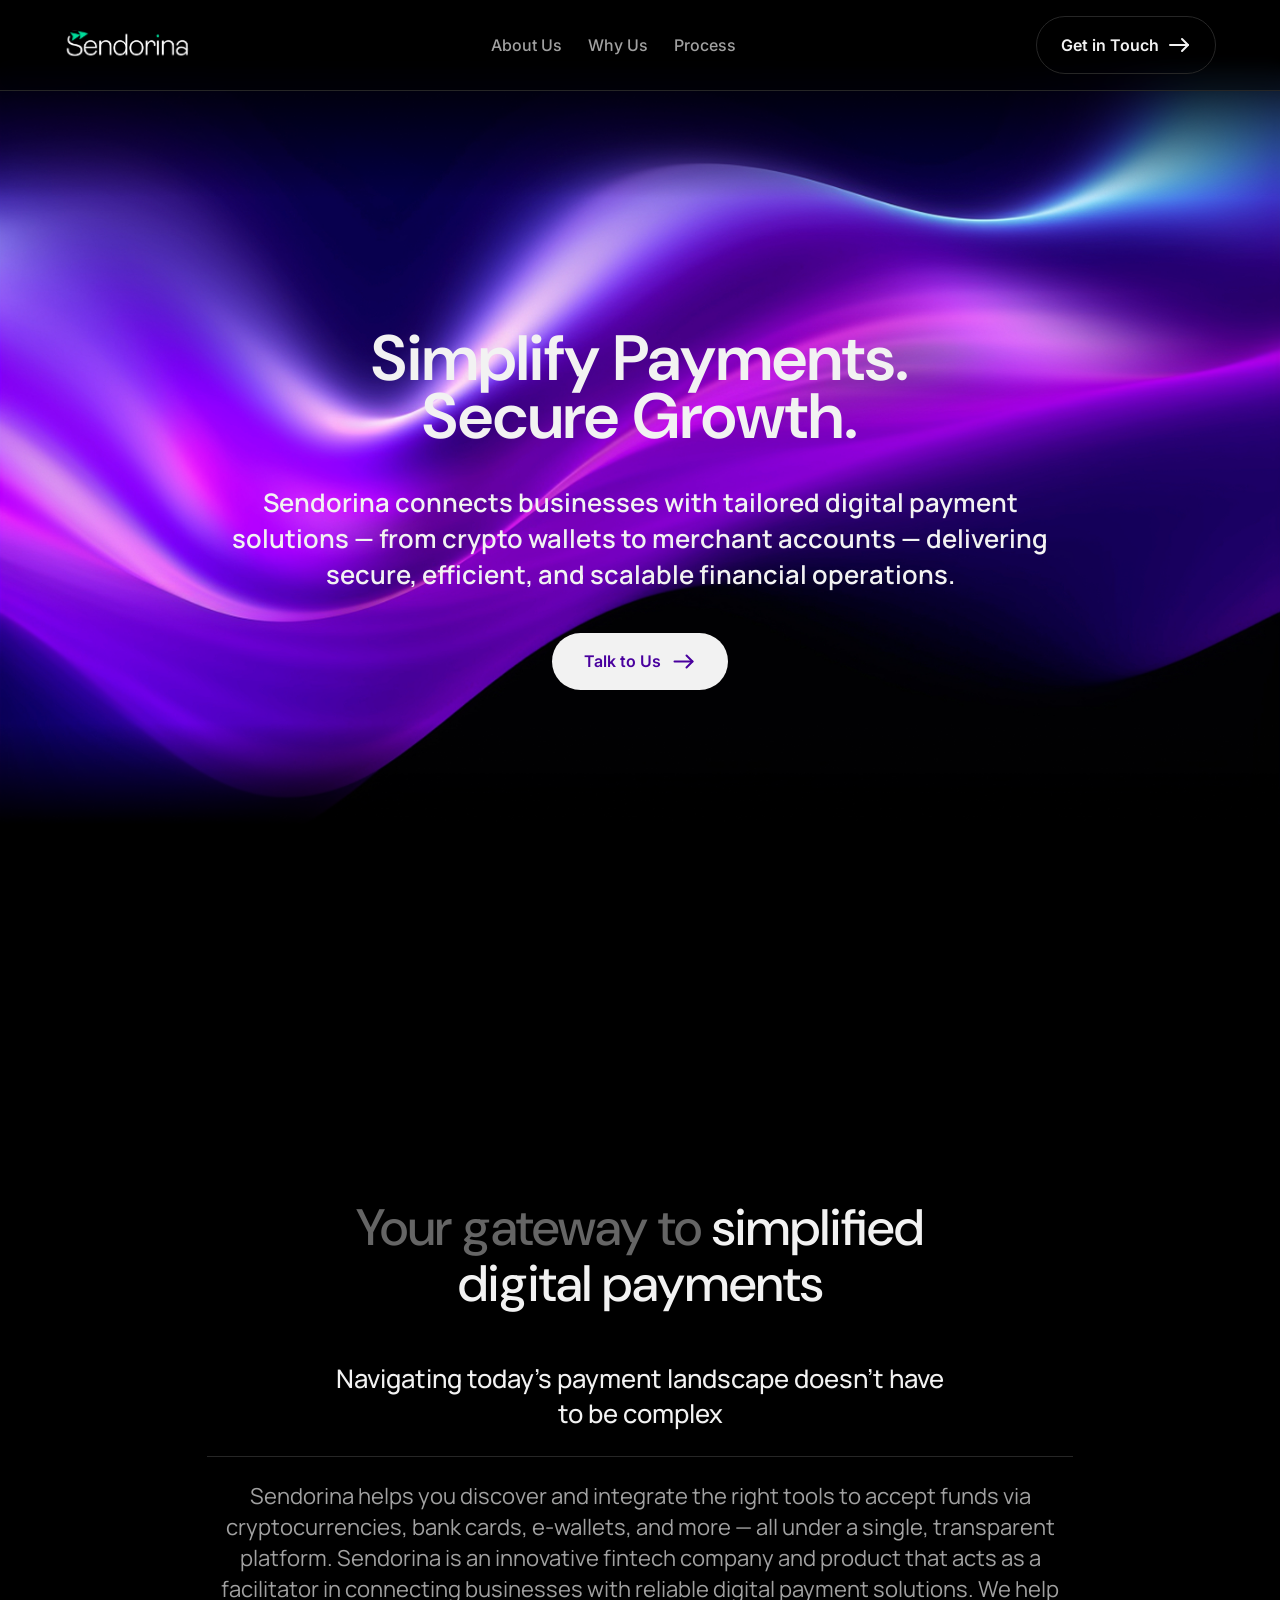
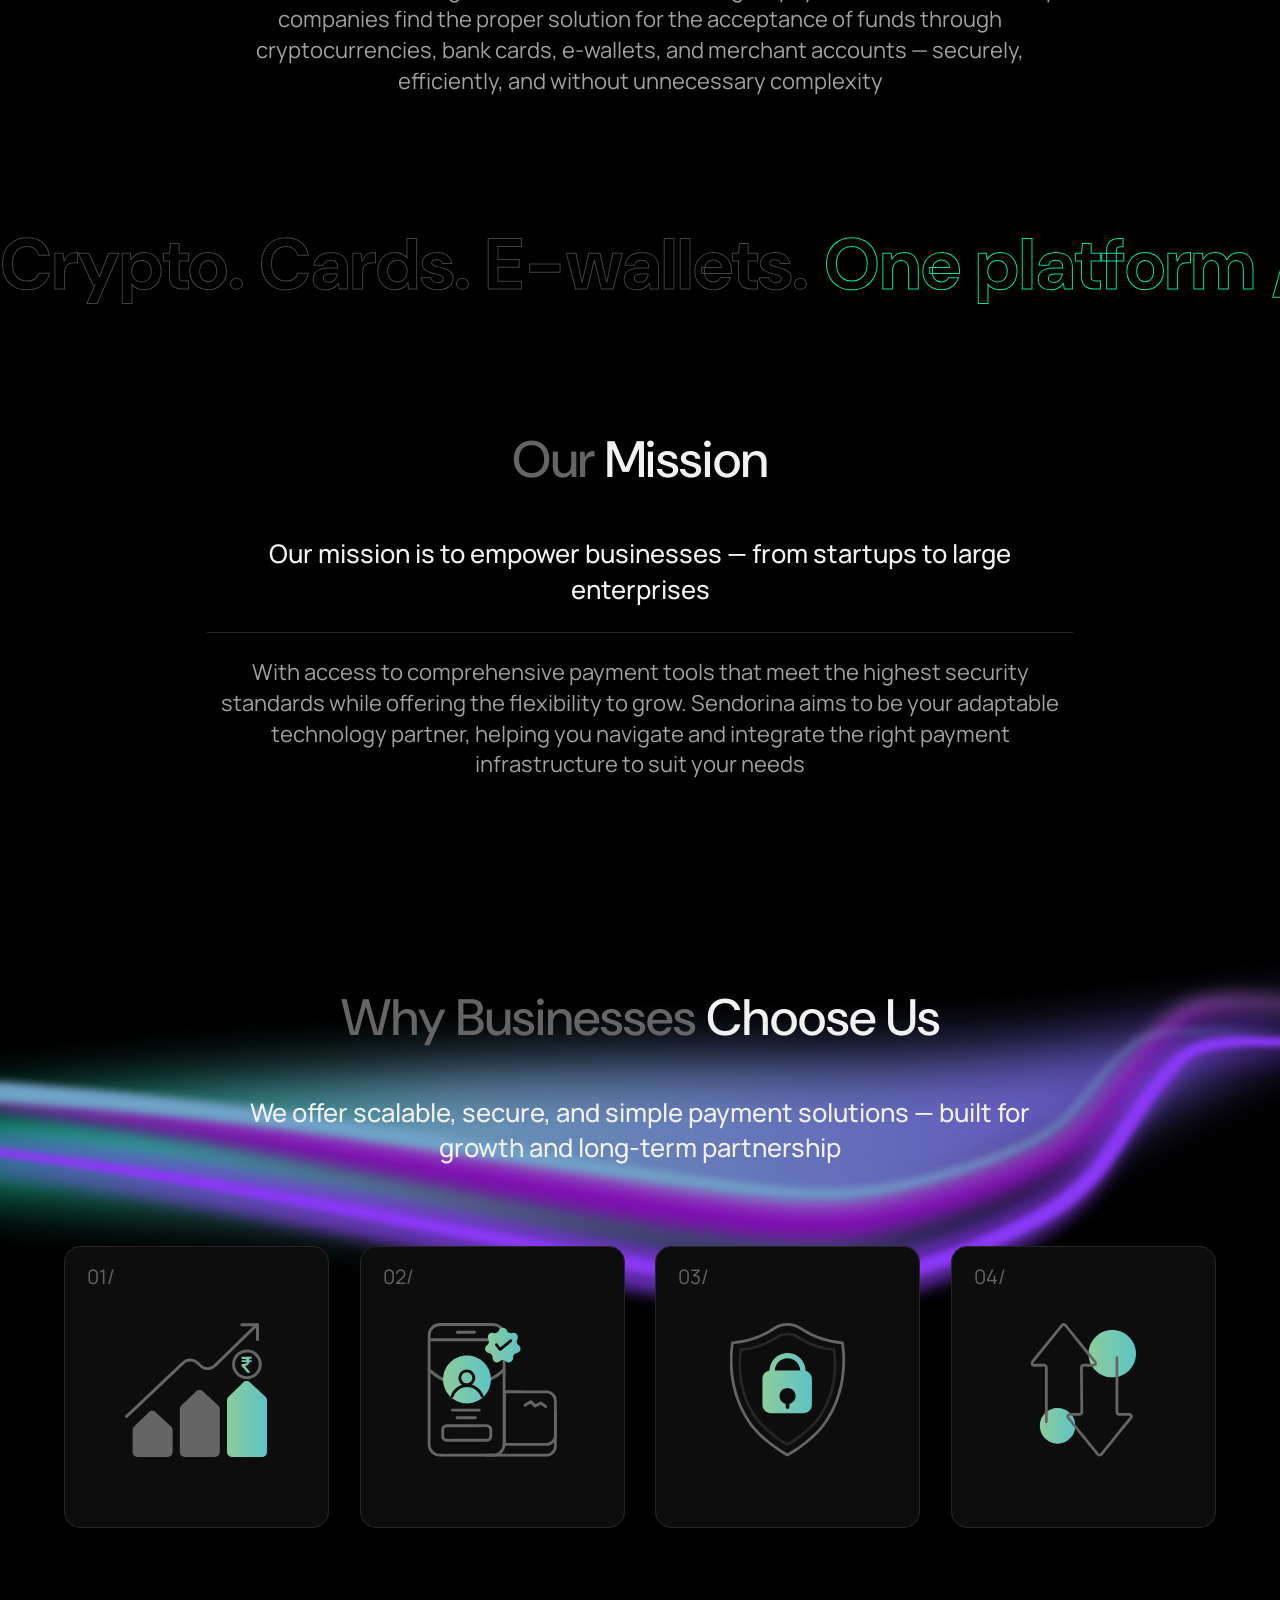
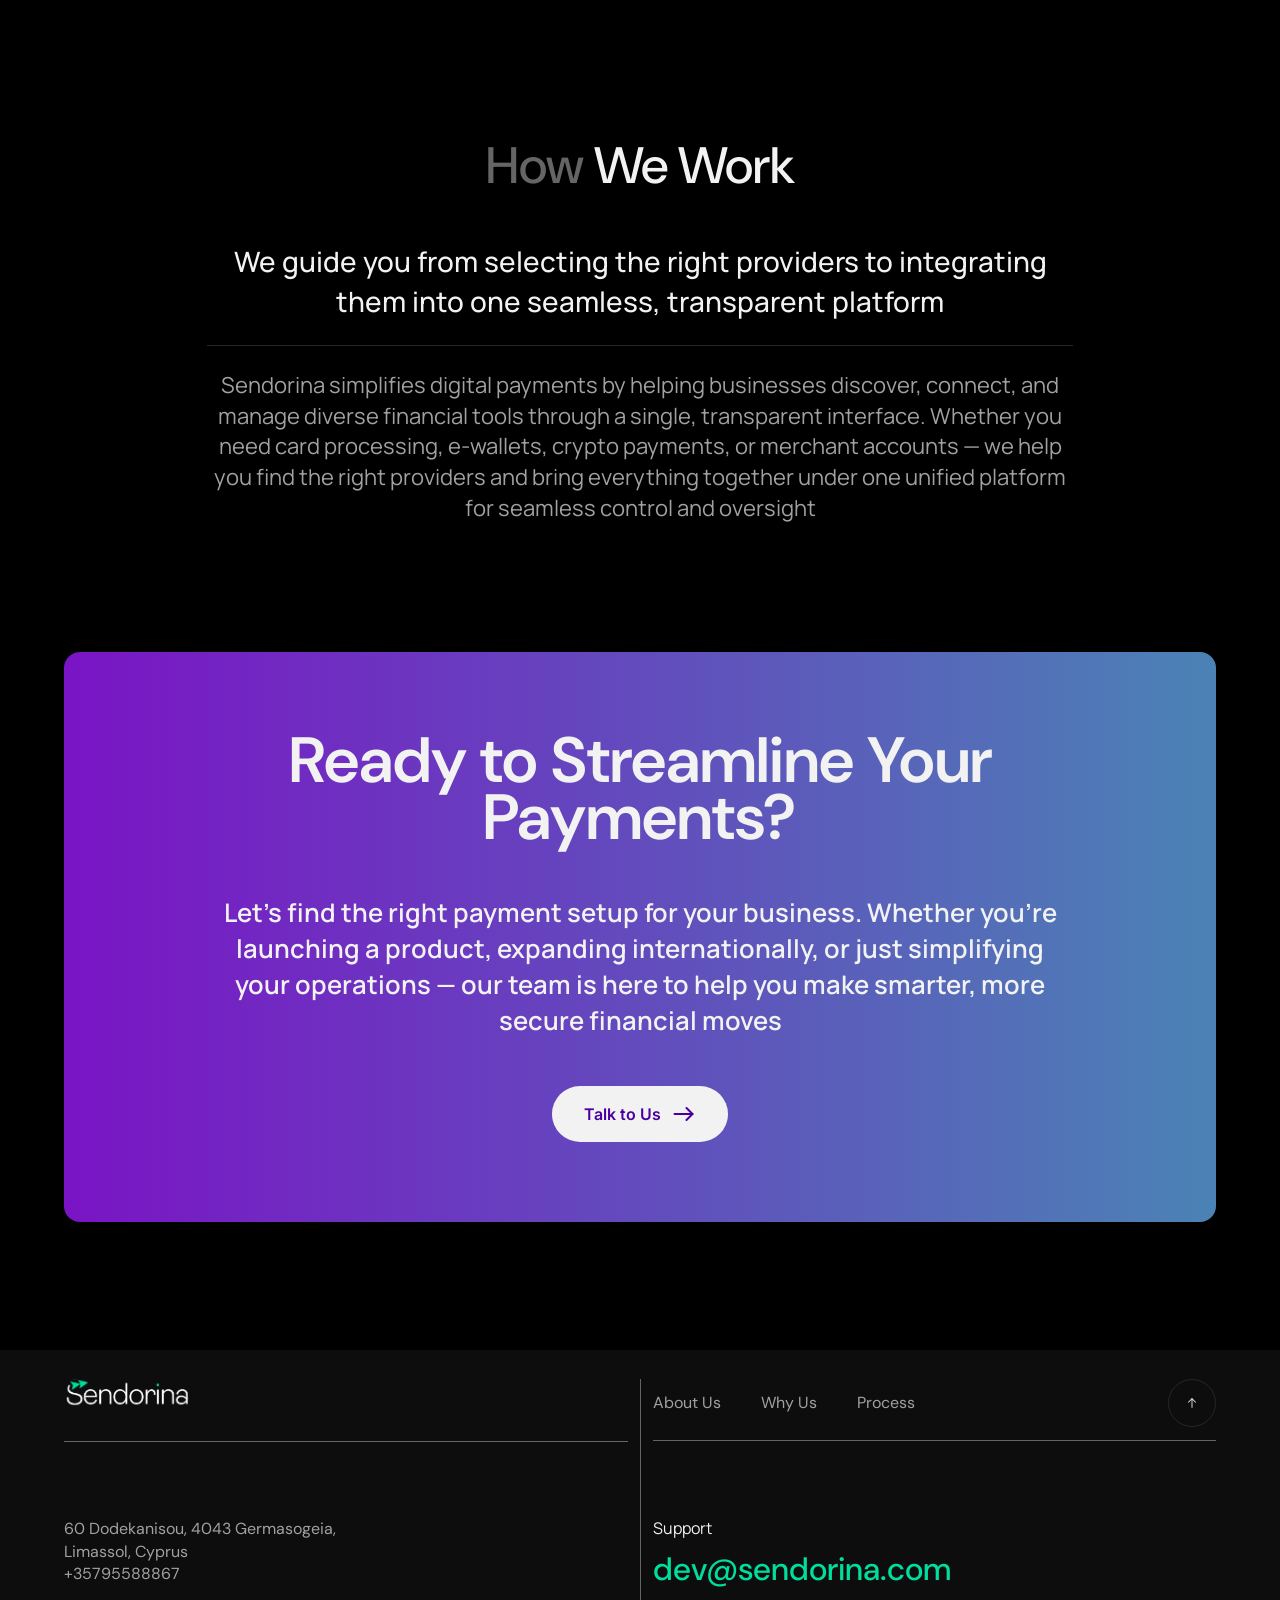
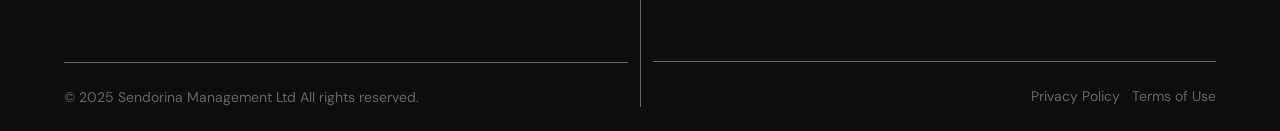
==== commit 076d1a48: "email" ====
--- a/index.html
+++ b/index.html
@@ -100,7 +100,7 @@
         </form>
         <div class="popup-info">
           <p> Prefer to email? Reach us at contact</p>
-          <p class="email">@sendorina.com</p>
+          <p class="email">dev@sendorina.com</p>
         </div>
       </div>
 
@@ -262,7 +262,7 @@
             <div class="footer-menu">
               <a href="#about">About Us</a>
               <a href="#why">Why Us</a>
-              <a href="#work">Process</a>
+              <a href="#process">Process</a>
             </div>
             <a href="#top" class="footer-top">
               <svg xmlns="http://www.w3.org/2000/svg" width="24" height="24" viewBox="0 0 24 24" fill="none">
@@ -273,7 +273,7 @@
           </div>
           <div class="footer-mail">
             <p class="footer-sup">Support</p>
-            <p class="footer-email">dev@sendoria.com</p>
+            <p class="footer-email">dev@sendorina.com</p>
           </div>
           <div class="footer-policy">
             <a href="./src/politic.html">Privacy Policy</a>
@@ -289,11 +289,11 @@
         <div class="footer-menu-mobile">
           <a href="#about">About Us</a>
           <a href="#why">Why Us</a>
-          <a href="#work">Process</a>
+          <a href="#process">Process</a>
         </div>
         <div class="footer-mail-mobile">
           <p class="footer-sup">Support</p>
-          <p class="footer-email">dev@sendoria.com</p>
+          <p class="footer-email">dev@sendorina.com</p>
         </div>
         <div class="footer-info-mobile">
           <p>60 Dodekanisou, 4043 Germasogeia, <br> 
